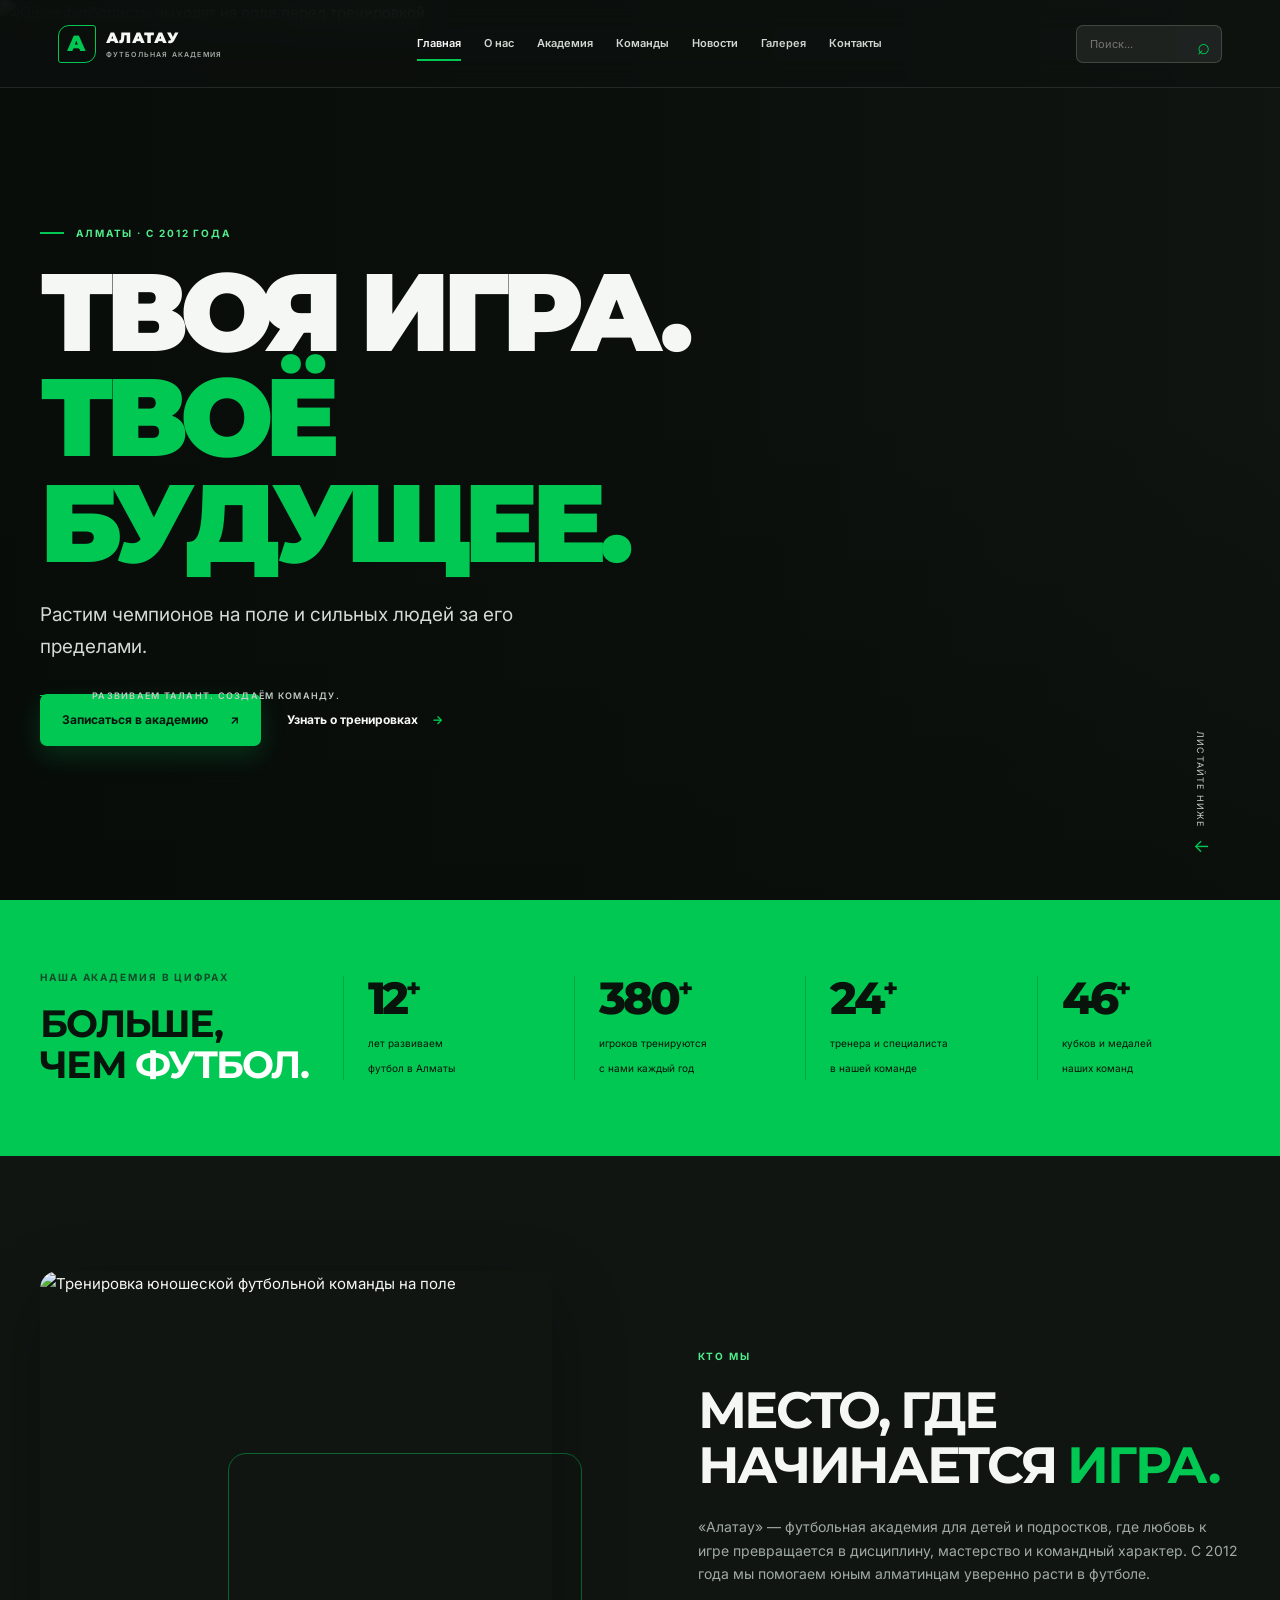
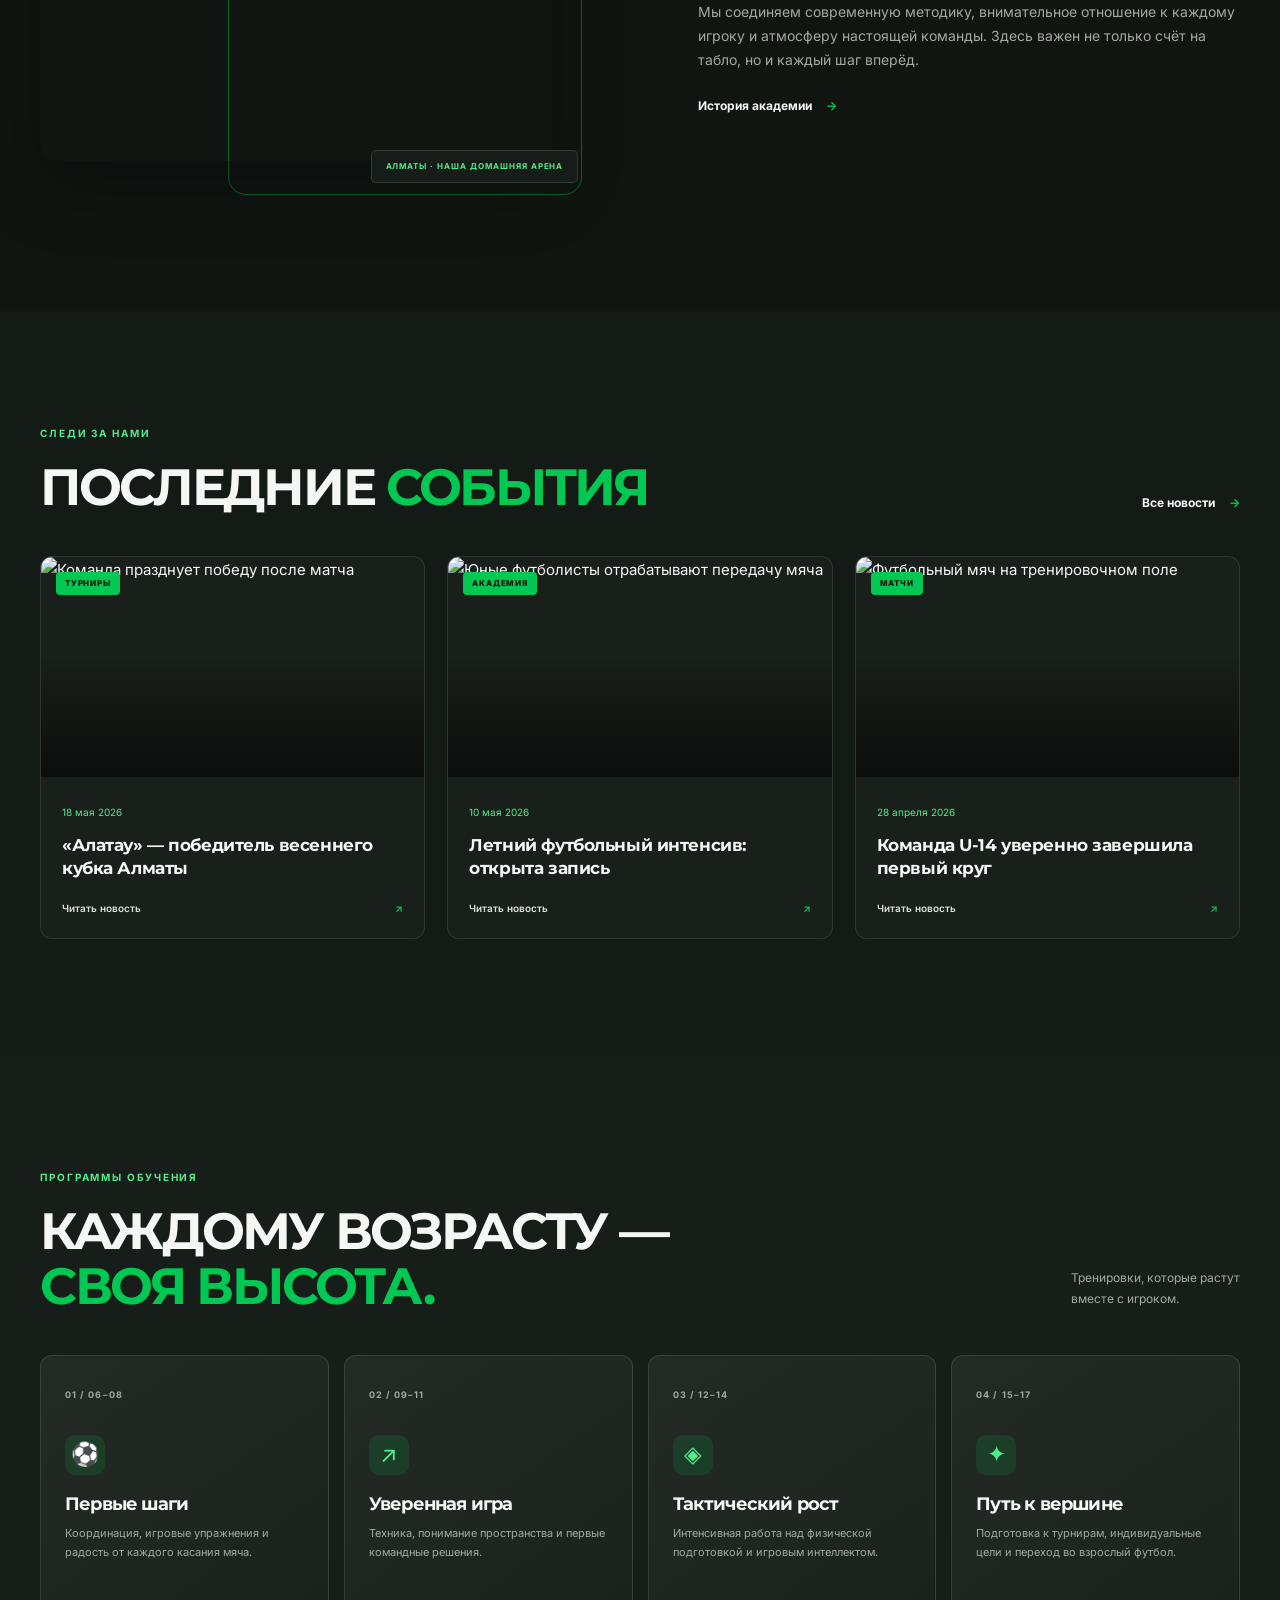
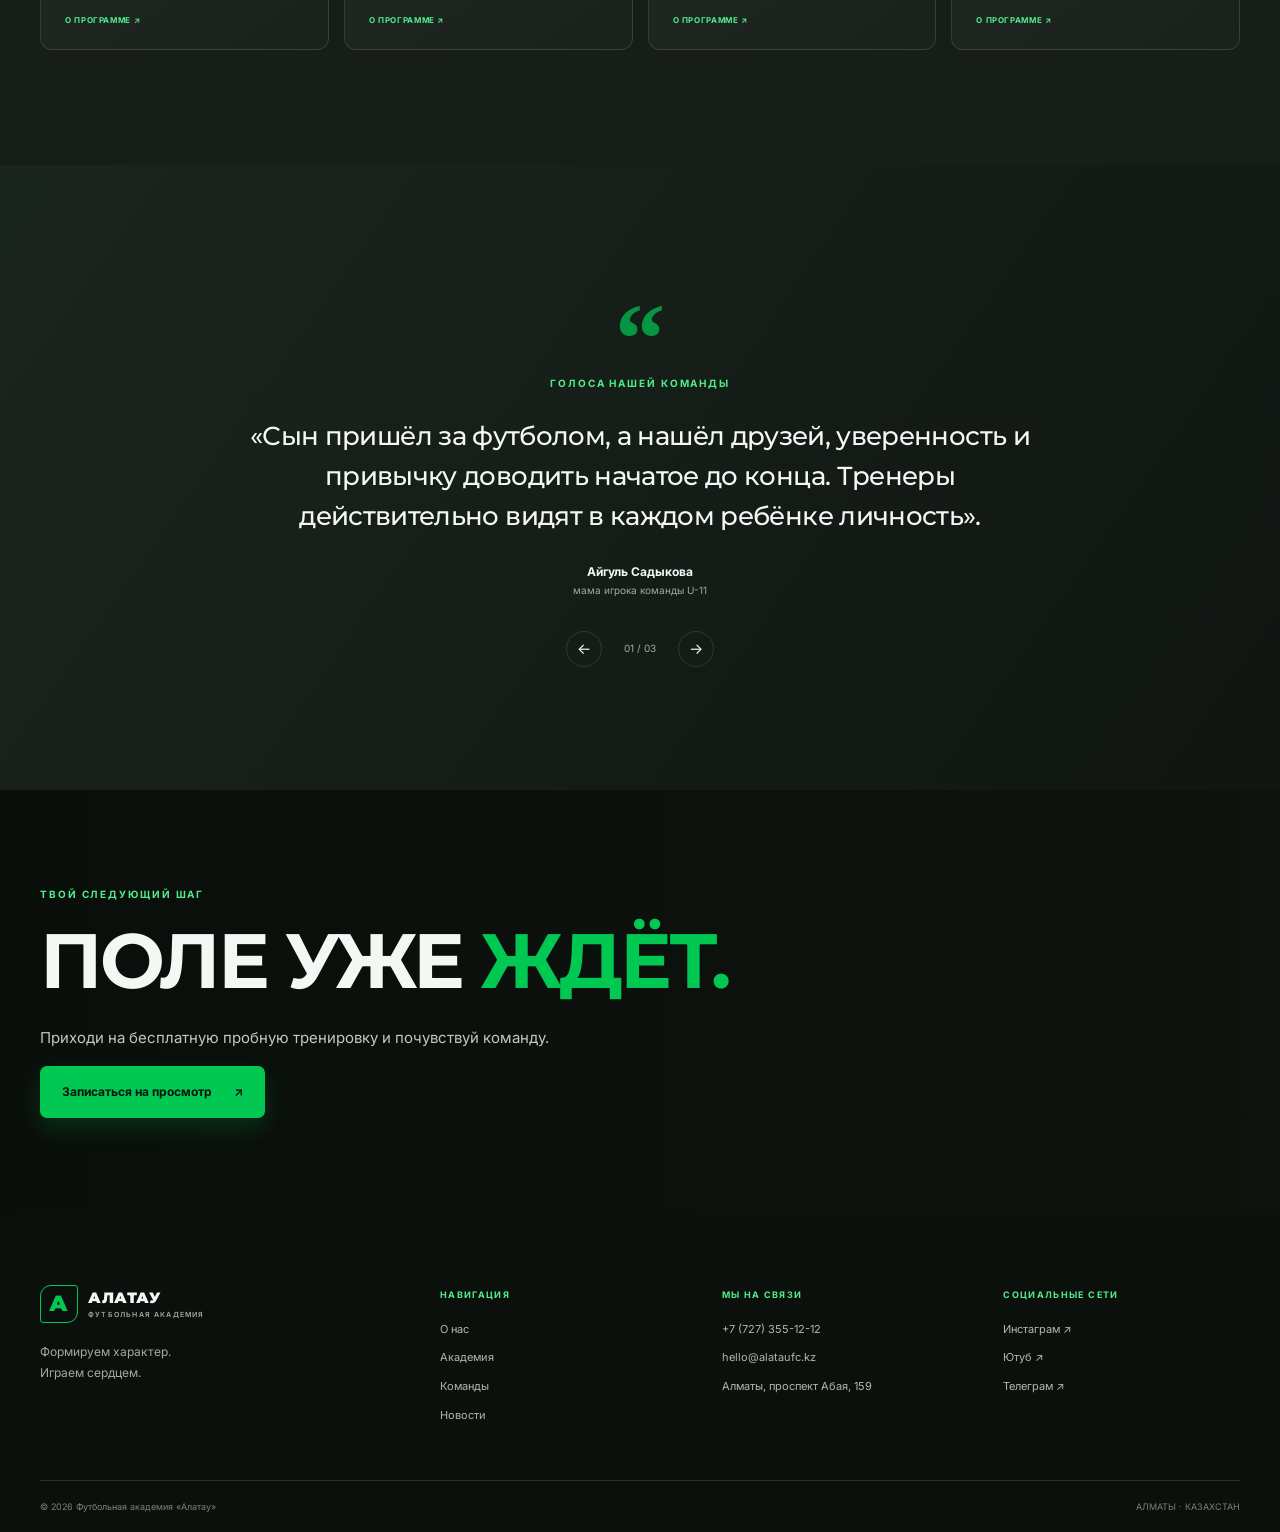
==== Football-Site/index.html @ 30b0cd0f "Add files via upload" ====
<!doctype html>
<html lang="ru">
<head>
  <meta charset="utf-8">
  <meta name="viewport" content="width=device-width, initial-scale=1">
  <meta name="description" content="Футбольная академия «Алатау» в Алматы — профессиональные тренировки, команды и развитие юных футболистов.">
  <meta name="theme-color" content="#101512">
  <title>Футбольная академия «Алатау» — Алматы</title>
  <link rel="preconnect" href="https://fonts.googleapis.com">
  <link rel="preconnect" href="https://fonts.gstatic.com" crossorigin>
  <link href="https://fonts.googleapis.com/css2?family=Inter:wght@400;500;600;700&family=Montserrat:wght@500;600;700;800;900&display=swap" rel="stylesheet">
  <link rel="stylesheet" href="css/style.css">
</head>
<body>
  <div class="page-loader" aria-label="Загрузка страницы"><span class="loader-ball">●</span></div>
  <header class="site-header">
    <a class="brand" href="index.html" aria-label="Алатау — главная"><span class="brand-mark">А</span><span>АЛАТАУ<small>ФУТБОЛЬНАЯ АКАДЕМИЯ</small></span></a>
    <button class="menu-toggle" aria-label="Открыть меню" aria-expanded="false"><span></span><span></span><span></span></button>
    <nav class="main-nav" aria-label="Главная навигация">
      <a class="active" href="index.html">Главная</a><a href="about.html">О нас</a><a href="academy.html">Академия</a><a href="teams.html">Команды</a><a href="news.html">Новости</a><a href="gallery.html">Галерея</a><a href="contacts.html">Контакты</a>
    </nav>
    <div class="header-search"><label class="sr-only" for="site-search">Поиск по сайту</label><input id="site-search" type="search" placeholder="Поиск..." autocomplete="off"><span aria-hidden="true">⌕</span><div class="search-results" id="search-results" role="listbox"></div></div>
  </header>
  <main>
    <section class="hero">
      <img class="hero-image" src="https://images.unsplash.com/photo-1431324155629-1a6deb1dec8d?auto=format&fit=crop&w=2200&q=85" alt="Юные футболисты выходят на поле перед тренировкой">
      <div class="hero-shade"></div>
      <div class="hero-content container">
        <p class="eyebrow"><span></span> АЛМАТЫ · С 2012 ГОДА</p>
        <h1>ТВОЯ ИГРА.<br><em>ТВОЁ БУДУЩЕЕ.</em></h1>
        <p class="hero-lead">Растим чемпионов на поле и сильных людей за его пределами.</p>
        <div class="hero-actions"><a class="button button-green" href="contacts.html#request">Записаться в академию <span>↗</span></a><a class="text-link" href="academy.html">Узнать о тренировках <span>→</span></a></div>
        <div class="hero-caption"><span class="caption-line"></span><span>РАЗВИВАЕМ ТАЛАНТ. СОЗДАЁМ КОМАНДУ.</span></div>
      </div>
      <div class="hero-scroll">ЛИСТАЙТЕ НИЖЕ <span>↓</span></div>
    </section>

    <section class="stats-section section-pad">
      <div class="container stats-grid">
        <div class="stats-intro"><p class="eyebrow">НАША АКАДЕМИЯ В ЦИФРАХ</p><h2>БОЛЬШЕ,<br>ЧЕМ <em>ФУТБОЛ.</em></h2></div>
        <div class="stat"><strong data-count="12">0</strong><span>лет развиваем<br>футбол в Алматы</span></div>
        <div class="stat"><strong data-count="380">0</strong><span>игроков тренируются<br>с нами каждый год</span></div>
        <div class="stat"><strong data-count="24">0</strong><span>тренера и специалиста<br>в нашей команде</span></div>
        <div class="stat"><strong data-count="46">0</strong><span>кубков и медалей<br>наших команд</span></div>
      </div>
    </section>

    <section class="section-pad about-preview">
      <div class="container split-layout">
        <div class="image-stack reveal"><img class="rounded-image" src="https://images.unsplash.com/photo-1522778119026-d647f0596c20?auto=format&fit=crop&w=1000&q=85" alt="Тренировка юношеской футбольной команды на поле" loading="lazy"><span class="image-label">АЛМАТЫ · НАША ДОМАШНЯЯ АРЕНА</span></div>
        <div class="copy-block reveal"><p class="eyebrow">КТО МЫ</p><h2>МЕСТО, ГДЕ<br>НАЧИНАЕТСЯ <em>ИГРА.</em></h2><p>«Алатау» — футбольная академия для детей и подростков, где любовь к игре превращается в дисциплину, мастерство и командный характер. С 2012 года мы помогаем юным алматинцам уверенно расти в футболе.</p><p>Мы соединяем современную методику, внимательное отношение к каждому игроку и атмосферу настоящей команды. Здесь важен не только счёт на табло, но и каждый шаг вперёд.</p><a class="text-link" href="about.html">История академии <span>→</span></a></div>
      </div>
    </section>

    <section class="section-pad dark-panel">
      <div class="container">
        <div class="section-heading reveal"><div><p class="eyebrow">СЛЕДИ ЗА НАМИ</p><h2>ПОСЛЕДНИЕ <em>СОБЫТИЯ</em></h2></div><a class="text-link" href="news.html">Все новости <span>→</span></a></div>
        <div class="news-grid">
          <article class="news-card reveal"><a href="news.html#final"><div class="news-photo"><img src="https://images.unsplash.com/photo-1522778119026-d647f0596c20?auto=format&fit=crop&w=850&q=80" alt="Команда празднует победу после матча" loading="lazy"><span class="tag">ТУРНИРЫ</span></div><div class="news-body"><time datetime="2026-05-18">18 мая 2026</time><h3>«Алатау» — победитель весеннего кубка Алматы</h3><span class="read-more">Читать новость <b>↗</b></span></div></a></article>
          <article class="news-card reveal"><a href="news.html#camp"><div class="news-photo"><img src="https://images.unsplash.com/photo-1517466787929-bc90951d0974?auto=format&fit=crop&w=850&q=80" alt="Юные футболисты отрабатывают передачу мяча" loading="lazy"><span class="tag">АКАДЕМИЯ</span></div><div class="news-body"><time datetime="2026-05-10">10 мая 2026</time><h3>Летний футбольный интенсив: открыта запись</h3><span class="read-more">Читать новость <b>↗</b></span></div></a></article>
          <article class="news-card reveal"><a href="news.html#match"><div class="news-photo"><img src="https://images.unsplash.com/photo-1518604666860-9ed391f76460?auto=format&fit=crop&w=850&q=80" alt="Футбольный мяч на тренировочном поле" loading="lazy"><span class="tag">МАТЧИ</span></div><div class="news-body"><time datetime="2026-04-28">28 апреля 2026</time><h3>Команда U-14 уверенно завершила первый круг</h3><span class="read-more">Читать новость <b>↗</b></span></div></a></article>
        </div>
      </div>
    </section>

    <section class="section-pad programs-section">
      <div class="container"><div class="section-heading reveal"><div><p class="eyebrow">ПРОГРАММЫ ОБУЧЕНИЯ</p><h2>КАЖДОМУ ВОЗРАСТУ —<br><em>СВОЯ ВЫСОТА.</em></h2></div><p class="heading-note">Тренировки, которые растут<br>вместе с игроком.</p></div>
        <div class="program-grid">
          <a class="program-card reveal" href="academy.html#age-6"><span class="program-number">01 / 06–08</span><span class="program-icon">⚽</span><h3>Первые шаги</h3><p>Координация, игровые упражнения и радость от каждого касания мяча.</p><b>О ПРОГРАММЕ ↗</b></a>
          <a class="program-card reveal" href="academy.html#age-9"><span class="program-number">02 / 09–11</span><span class="program-icon">↗</span><h3>Уверенная игра</h3><p>Техника, понимание пространства и первые командные решения.</p><b>О ПРОГРАММЕ ↗</b></a>
          <a class="program-card reveal" href="academy.html#age-12"><span class="program-number">03 / 12–14</span><span class="program-icon">◈</span><h3>Тактический рост</h3><p>Интенсивная работа над физической подготовкой и игровым интеллектом.</p><b>О ПРОГРАММЕ ↗</b></a>
          <a class="program-card reveal" href="academy.html#age-15"><span class="program-number">04 / 15–17</span><span class="program-icon">✦</span><h3>Путь к вершине</h3><p>Подготовка к турнирам, индивидуальные цели и переход во взрослый футбол.</p><b>О ПРОГРАММЕ ↗</b></a>
        </div>
      </div>
    </section>

    <section class="testimonial-section section-pad">
      <div class="container testimonial-wrap reveal"><div class="quote-mark">“</div><p class="eyebrow">ГОЛОСА НАШЕЙ КОМАНДЫ</p><div class="testimonial-track">
        <blockquote class="testimonial active"><p>«Сын пришёл за футболом, а нашёл друзей, уверенность и привычку доводить начатое до конца. Тренеры действительно видят в каждом ребёнке личность».</p><footer><strong>Айгуль Садыкова</strong><span>мама игрока команды U-11</span></footer></blockquote>
        <blockquote class="testimonial"><p>«Здесь учат думать на поле и уважать команду. За сезон я стал быстрее принимать решения и перестал бояться сложных матчей».</p><footer><strong>Данияр Касымов</strong><span>игрок команды U-14</span></footer></blockquote>
        <blockquote class="testimonial"><p>«Мне нравится, что тренировки разнообразные, а после каждой понятно, чему я научился. Моя мечта — играть за основную команду академии».</p><footer><strong>Тимур Алиев</strong><span>игрок команды U-9</span></footer></blockquote>
      </div><div class="slider-controls"><button class="slider-prev" aria-label="Предыдущий отзыв">←</button><span class="slider-count">01 / 03</span><button class="slider-next" aria-label="Следующий отзыв">→</button></div></div></section>

    <section class="cta-section"><div class="cta-image"></div><div class="container cta-content reveal"><p class="eyebrow">ТВОЙ СЛЕДУЮЩИЙ ШАГ</p><h2>ПОЛЕ УЖЕ <em>ЖДЁТ.</em></h2><p>Приходи на бесплатную пробную тренировку и почувствуй команду.</p><a class="button button-green" href="contacts.html#request">Записаться на просмотр <span>↗</span></a></div></section>
  </main>
  <footer class="site-footer"><div class="container footer-main"><div class="footer-brand"><a class="brand" href="index.html"><span class="brand-mark">А</span><span>АЛАТАУ<small>ФУТБОЛЬНАЯ АКАДЕМИЯ</small></span></a><p>Формируем характер.<br>Играем сердцем.</p></div><div class="footer-column"><h3>НАВИГАЦИЯ</h3><a href="about.html">О нас</a><a href="academy.html">Академия</a><a href="teams.html">Команды</a><a href="news.html">Новости</a></div><div class="footer-column"><h3>МЫ НА СВЯЗИ</h3><a href="tel:+77273551212">+7 (727) 355-12-12</a><a href="mailto:hello@alataufc.kz">hello@alataufc.kz</a><span>Алматы, проспект Абая, 159</span></div><div class="footer-column"><h3>СОЦИАЛЬНЫЕ СЕТИ</h3><a href="https://instagram.com" target="_blank" rel="noreferrer">Инстаграм ↗</a><a href="https://youtube.com" target="_blank" rel="noreferrer">Ютуб ↗</a><a href="https://t.me" target="_blank" rel="noreferrer">Телеграм ↗</a></div></div><div class="container footer-bottom"><span>© 2026 Футбольная академия «Алатау»</span><span>АЛМАТЫ · КАЗАХСТАН</span></div></footer>
  <button class="scroll-top" aria-label="Наверх">↑</button>
  <script src="js/search.js"></script><script src="js/main.js"></script>
</body>
</html>
---- Football-Site/css/style.css ----
/* Основа визуального языка академии */
:root {
  color-scheme: dark;
  --bg: #101512;
  --bg-soft: #171e19;
  --surface: #1b241e;
  --surface-glass: rgba(25, 34, 28, .76);
  --green: #00c853;
  --green-light: #50ed8c;
  --white: #f5f7f5;
  --muted: #a0aaa3;
  --line: rgba(255, 255, 255, .12);
  --space-section: clamp(76px, 9vw, 132px);
  --radius: 18px;
  --shadow: 0 24px 70px rgba(0, 0, 0, .3);
}

* { box-sizing: border-box; }
html { scroll-behavior: smooth; scroll-padding-top: 92px; }
body { margin: 0; background: var(--bg); color: var(--white); font-family: "Inter", sans-serif; font-size: 15px; line-height: 1.7; overflow-x: hidden; }
body.menu-open, body.lightbox-open { overflow: hidden; }
a { color: inherit; text-decoration: none; }
button, input, select, textarea { font: inherit; }
button { color: inherit; }
img { display: block; max-width: 100%; }
h1, h2, h3, p { margin-top: 0; }
h1, h2, h3 { font-family: "Montserrat", sans-serif; letter-spacing: -.045em; line-height: 1.08; }
h2 { font-size: clamp(2rem, 4vw, 3.7rem); margin-bottom: 22px; }
h2 em, h1 em { color: var(--green); font-style: normal; }
.container { width: min(1200px, calc(100% - 48px)); margin: 0 auto; }
.section-pad { padding: var(--space-section) 0; }
.dark-panel { background: #141a16; }
.sr-only { position: absolute; width: 1px; height: 1px; padding: 0; margin: -1px; overflow: hidden; clip: rect(0,0,0,0); white-space: nowrap; border: 0; }
.eyebrow { color: var(--green-light); font-size: 10px; font-weight: 700; letter-spacing: .19em; line-height: 1.5; margin-bottom: 18px; text-transform: uppercase; }
.eyebrow > span { display: inline-block; width: 24px; height: 2px; margin: 0 8px 3px 0; background: var(--green); }

.page-loader { position: fixed; z-index: 1000; inset: 0; display: grid; place-items: center; background: var(--bg); transition: opacity .55s ease, visibility .55s ease; }
.page-loader.is-hidden { opacity: 0; visibility: hidden; }
.loader-ball { display: grid; place-items: center; width: 54px; height: 54px; border: 2px solid rgba(0,200,83,.25); border-top-color: var(--green); border-radius: 50%; color: var(--green); animation: spin 1s linear infinite; }
@keyframes spin { to { transform: rotate(360deg); } }

.site-header { position: absolute; z-index: 50; inset: 0 0 auto; height: 88px; display: flex; align-items: center; justify-content: space-between; gap: 24px; padding: 0 clamp(20px, 4.5vw, 72px); border-bottom: 1px solid rgba(255,255,255,.1); background: rgba(13, 18, 15, .55); backdrop-filter: blur(16px); }
.site-header.is-sticky { position: fixed; height: 74px; background: rgba(15, 21, 17, .94); box-shadow: 0 10px 32px rgba(0,0,0,.2); animation: slide-down .25s ease; }
@keyframes slide-down { from { transform: translateY(-100%); } to { transform: translateY(0); } }
.brand { flex: 0 0 auto; display: inline-flex; align-items: center; gap: 10px; font-family: "Montserrat", sans-serif; font-size: 15px; font-weight: 900; line-height: 1; letter-spacing: .04em; }
.brand small { display: block; margin-top: 6px; color: var(--muted); font: 600 7px/1 "Inter", sans-serif; letter-spacing: .17em; }
.brand-mark { display: grid; place-items: center; width: 38px; height: 38px; border: 1px solid var(--green); border-radius: 11px 3px 11px 3px; color: var(--green); font-size: 22px; }
.main-nav { display: flex; align-items: center; justify-content: center; gap: clamp(13px, 1.8vw, 28px); }
.main-nav a { position: relative; padding: 8px 0; color: #d1d6d2; font-size: 11px; font-weight: 600; transition: color .2s ease; }
.main-nav a::after { position: absolute; right: 0; bottom: 0; left: 0; height: 2px; background: var(--green); content: ""; transform: scaleX(0); transform-origin: left; transition: transform .2s ease; }
.main-nav a:hover, .main-nav a.active { color: var(--white); }
.main-nav a:hover::after, .main-nav a.active::after { transform: scaleX(1); }
.header-search { position: relative; flex: 0 0 146px; }
.header-search input { width: 100%; height: 38px; padding: 0 34px 0 13px; border: 1px solid rgba(255,255,255,.16); border-radius: 7px; outline: none; background: rgba(255,255,255,.07); color: var(--white); font-size: 11px; }
.header-search input:focus { border-color: var(--green); }
.header-search > span { position: absolute; top: 3px; right: 12px; color: var(--green); font-size: 22px; }
.search-results { position: absolute; top: calc(100% + 10px); right: 0; z-index: 90; display: none; width: min(360px, 84vw); max-height: 360px; overflow: auto; padding: 7px; border: 1px solid var(--line); border-radius: 12px; background: rgba(20,27,22,.98); box-shadow: var(--shadow); backdrop-filter: blur(16px); }
.search-results.is-open { display: block; }
.search-result { display: block; padding: 11px 12px; border-radius: 7px; color: var(--white); font-size: 12px; }
.search-result:hover, .search-result:focus { outline: none; background: rgba(0,200,83,.13); }
.search-result small { display: block; margin-top: 3px; color: var(--muted); font-size: 10px; }
.search-result mark { padding: 0; background: transparent; color: var(--green-light); font-weight: 700; }
.search-empty { padding: 13px; color: var(--muted); font-size: 12px; }
.menu-toggle { display: none; }

.hero { position: relative; display: flex; align-items: center; min-height: min(840px, 100svh); min-height: max(680px, 100svh); overflow: hidden; }
.hero-image, .page-hero > img { position: absolute; inset: 0; width: 100%; height: 100%; object-fit: cover; }
.hero-image { object-position: center 42%; }
.hero-shade { position: absolute; inset: 0; background: linear-gradient(90deg, rgba(7,12,9,.91) 0%, rgba(7,12,9,.63) 48%, rgba(7,12,9,.08) 100%), linear-gradient(0deg, rgba(8,12,9,.55), transparent 55%); }
.hero-content { position: relative; z-index: 1; padding-top: 72px; }
.hero h1 { max-width: 900px; margin: 0 0 23px; font-size: clamp(3.2rem, 8.6vw, 7.7rem); font-weight: 900; letter-spacing: -.07em; line-height: .96; }
.hero-lead { max-width: 490px; margin-bottom: 31px; color: #d4d9d5; font-size: clamp(15px, 1.6vw, 19px); }
.hero-actions { display: flex; align-items: center; flex-wrap: wrap; gap: 26px; }
.button { display: inline-flex; align-items: center; justify-content: center; gap: 22px; min-height: 52px; padding: 0 21px; border: 1px solid transparent; border-radius: 7px; font-size: 12px; font-weight: 700; transition: transform .22s ease, background .22s ease, border-color .22s ease, box-shadow .22s ease; cursor: pointer; }
.button:hover { transform: translateY(-3px); }
.button-green { background: var(--green); color: #07140c; box-shadow: 0 10px 25px rgba(0,200,83,.18); }
.button-green:hover { background: #36e978; box-shadow: 0 14px 35px rgba(0,200,83,.3); }
.button-outline { border-color: rgba(255,255,255,.23); color: var(--white); background: transparent; }
.button-outline:hover { border-color: var(--green); }
.text-link { display: inline-flex; align-items: center; gap: 14px; color: var(--white); font-size: 12px; font-weight: 700; }
.text-link span, .read-more b { color: var(--green); transition: transform .2s ease; }
.text-link:hover span, .news-card a:hover .read-more b { transform: translateX(4px); }
.hero-caption { position: absolute; bottom: 43px; display: flex; align-items: center; gap: 12px; color: #c3cbc5; font-size: 9px; font-weight: 600; letter-spacing: .14em; }
.caption-line { width: 40px; height: 1px; background: var(--green); }
.hero-scroll { position: absolute; right: 5%; bottom: 45px; display: flex; align-items: center; gap: 12px; color: #c3cbc5; font-size: 9px; letter-spacing: .13em; writing-mode: vertical-rl; }
.hero-scroll span { color: var(--green); font-size: 18px; }

.stats-section { padding-top: 70px; padding-bottom: 70px; background: var(--green); color: #08130b; }
.stats-grid { display: grid; grid-template-columns: 1.35fr repeat(4, 1fr); align-items: center; gap: 28px; }
.stats-intro .eyebrow { color: #134a29; }
.stats-intro h2 { margin: 0; font-size: clamp(1.7rem, 3vw, 2.7rem); }
.stats-intro h2 em { color: #fff; }
.stat { padding-left: 24px; border-left: 1px solid rgba(8,19,11,.2); }
.stat strong { display: block; margin-bottom: 8px; font: 800 clamp(2rem, 3.5vw, 3.2rem)/1 "Montserrat", sans-serif; letter-spacing: -.07em; }
.stat strong::after { content: "+"; font-size: .55em; vertical-align: top; }
.stat span { font-size: 10px; line-height: 1.5; }

.split-layout { display: grid; grid-template-columns: 1fr 1fr; align-items: center; gap: clamp(48px, 9vw, 130px); }
.image-stack { position: relative; padding: 0 30px 34px 0; }
.rounded-image { width: 100%; height: 490px; border-radius: var(--radius); object-fit: cover; box-shadow: var(--shadow); }
.image-stack::after { position: absolute; z-index: -1; right: 0; bottom: 0; width: 65%; height: 65%; border: 1px solid rgba(0,200,83,.45); border-radius: var(--radius); content: ""; }
.image-label { position: absolute; right: 4px; bottom: 12px; padding: 9px 14px; border: 1px solid var(--line); border-radius: 5px; background: var(--surface-glass); color: var(--green-light); font-size: 8px; font-weight: 700; letter-spacing: .12em; backdrop-filter: blur(10px); }
.copy-block > p:not(.eyebrow) { color: var(--muted); font-size: 14px; }
.copy-block .text-link { margin-top: 10px; }
.section-heading { display: flex; align-items: end; justify-content: space-between; gap: 30px; margin-bottom: 42px; }
.section-heading h2 { margin: 0; }
.heading-note { margin: 0 0 4px; color: var(--muted); font-size: 12px; }

.news-grid { display: grid; grid-template-columns: repeat(3, 1fr); gap: 22px; }
.news-card { min-width: 0; overflow: hidden; border: 1px solid rgba(255,255,255,.1); border-radius: 12px; background: rgba(255,255,255,.025); transition: transform .28s ease, border-color .28s ease, box-shadow .28s ease; }
.news-card:hover { transform: translateY(-7px); border-color: rgba(0,200,83,.5); box-shadow: var(--shadow); }
.news-photo { position: relative; height: 220px; overflow: hidden; }
.news-photo::after { position: absolute; inset: 45% 0 0; background: linear-gradient(transparent, rgba(0,0,0,.55)); content: ""; }
.news-photo img { width: 100%; height: 100%; object-fit: cover; transition: transform .5s ease; }
.news-card:hover .news-photo img { transform: scale(1.05); }
.tag { position: absolute; z-index: 1; top: 15px; left: 15px; padding: 5px 9px; border-radius: 4px; background: var(--green); color: #07140c; font-size: 8px; font-weight: 800; letter-spacing: .1em; }
.news-body { padding: 21px; }
.news-body time { color: var(--green-light); font-size: 10px; }
.news-body h3 { min-height: 48px; margin: 11px 0 12px; font-size: 17px; line-height: 1.35; letter-spacing: -.025em; }
.news-body p { color: var(--muted); font-size: 12px; }
.read-more { display: flex; justify-content: space-between; align-items: center; margin-top: 18px; color: #dce1dc; font-size: 10px; font-weight: 600; }

.programs-section { background: var(--bg-soft); }
.program-grid { display: grid; grid-template-columns: repeat(4, 1fr); gap: 15px; }
.program-card { position: relative; min-height: 295px; padding: 24px; border: 1px solid var(--line); border-radius: 12px; background: linear-gradient(145deg, rgba(255,255,255,.06), rgba(255,255,255,.015)); transition: transform .25s ease, border-color .25s ease, background .25s ease; }
.program-card:hover { transform: translateY(-5px); border-color: var(--green); background: linear-gradient(145deg, rgba(0,200,83,.14), rgba(255,255,255,.02)); }
.program-number { color: var(--muted); font-size: 9px; font-weight: 700; letter-spacing: .12em; }
.program-icon { display: grid; place-items: center; width: 40px; height: 40px; margin: 29px 0 20px; border-radius: 10px; background: rgba(0,200,83,.14); color: var(--green-light); font-size: 23px; }
.program-card h3 { margin-bottom: 10px; font-size: 18px; }
.program-card p { color: var(--muted); font-size: 11px; }
.program-card b { position: absolute; bottom: 22px; color: var(--green-light); font-size: 8px; letter-spacing: .08em; }

.testimonial-section { background: linear-gradient(125deg, #1a251d, #101512); }
.testimonial-wrap { position: relative; max-width: 810px; padding: 20px 0 8px; text-align: center; }
.quote-mark { color: var(--green); font: 900 100px/.75 Georgia, serif; opacity: .7; }
.testimonial { display: none; margin: 0 auto; }
.testimonial.active { display: block; animation: fade-in .35s ease; }
.testimonial > p { margin: 25px 0; font: 500 clamp(18px, 2.5vw, 26px)/1.55 "Montserrat", sans-serif; letter-spacing: -.025em; }
.testimonial footer strong, .testimonial footer span { display: block; }
.testimonial footer strong { font-size: 12px; }
.testimonial footer span { color: var(--muted); font-size: 10px; }
.slider-controls { display: flex; justify-content: center; align-items: center; gap: 22px; margin-top: 32px; }
.slider-controls button { display: grid; place-items: center; width: 36px; height: 36px; border: 1px solid var(--line); border-radius: 50%; background: transparent; cursor: pointer; }
.slider-controls button:hover { border-color: var(--green); color: var(--green); }
.slider-count { color: var(--muted); font-size: 10px; }
@keyframes fade-in { from { opacity: 0; transform: translateY(8px); } to { opacity: 1; transform: translateY(0); } }

.cta-section { position: relative; min-height: 425px; display: flex; align-items: center; overflow: hidden; }
.cta-image { position: absolute; inset: 0; background: linear-gradient(90deg, rgba(9,14,10,.94), rgba(9,14,10,.62) 55%, rgba(9,14,10,.35)), url("https://images.unsplash.com/photo-1431324155629-1a6deb1dec8d?auto=format&fit=crop&w=2000&q=85") center 48%/cover; }
.cta-content { position: relative; padding-top: 72px; padding-bottom: 72px; }
.cta-content h2 { font-size: clamp(2.6rem, 6vw, 5rem); }
.cta-content > p:not(.eyebrow) { color: #c0c9c2; }

.site-footer { padding: 70px 0 0; background: #0c100d; }
.footer-main { display: grid; grid-template-columns: 1.5fr repeat(3, 1fr); gap: 45px; padding-bottom: 55px; }
.footer-brand > p { margin: 19px 0 0; color: var(--muted); font-size: 12px; }
.footer-column { display: flex; flex-direction: column; align-items: flex-start; gap: 10px; }
.footer-column h3 { margin: 4px 0 9px; color: var(--green-light); font: 700 9px/1.3 "Inter", sans-serif; letter-spacing: .15em; }
.footer-column a, .footer-column span { color: #aeb8b0; font-size: 11px; transition: color .2s; }
.footer-column a:hover { color: var(--green-light); }
.footer-bottom { display: flex; justify-content: space-between; gap: 15px; padding: 18px 0; border-top: 1px solid var(--line); color: #77827a; font-size: 9px; }
.scroll-top { position: fixed; z-index: 40; right: 24px; bottom: 24px; display: grid; place-items: center; width: 44px; height: 44px; border: 1px solid rgba(0,200,83,.6); border-radius: 50%; background: rgba(20,27,22,.9); color: var(--green-light); font-size: 20px; opacity: 0; visibility: hidden; transform: translateY(10px); transition: .2s ease; cursor: pointer; }
.scroll-top.is-visible { opacity: 1; visibility: visible; transform: translateY(0); }

.page-hero { position: relative; min-height: 470px; display: flex; align-items: end; overflow: hidden; }
.page-hero > img { object-position: center 43%; }
.page-hero-shade { position: absolute; inset: 0; background: linear-gradient(90deg, rgba(7,12,9,.88), rgba(7,12,9,.3)), linear-gradient(0deg, rgba(7,12,9,.8), transparent 75%); }
.page-hero-content { position: relative; padding-top: 170px; padding-bottom: 48px; }
.page-hero h1 { margin: 0 0 14px; font-size: clamp(2.8rem, 7vw, 6rem); font-weight: 900; letter-spacing: -.07em; line-height: .99; }
.page-hero-content > p:not(.eyebrow) { margin: 0; color: #d0d7d1; font-size: 14px; }
.breadcrumbs { display: flex; align-items: center; gap: 10px; margin-top: 22px; color: #b6c0b9; font-size: 10px; }
.breadcrumbs a { color: var(--green-light); }

.values-grid { display: grid; grid-template-columns: repeat(4, 1fr); gap: 15px; }
.value-card { min-height: 198px; padding: 24px; border: 1px solid var(--line); border-radius: 11px; background: rgba(255,255,255,.025); }
.value-card > span { color: var(--green-light); font-size: 10px; font-weight: 700; }
.value-card h3 { margin: 26px 0 8px; font-size: 18px; }
.value-card p { margin: 0; color: var(--muted); font-size: 11px; }
.timeline { position: relative; max-width: 850px; margin: 0 auto; }
.timeline::before { position: absolute; top: 5px; bottom: 5px; left: 87px; width: 1px; background: var(--line); content: ""; }
.timeline-item { position: relative; display: grid; grid-template-columns: 72px 1fr; gap: 44px; padding-bottom: 35px; }
.timeline-item::before { position: absolute; top: 9px; left: 82px; width: 11px; height: 11px; border: 2px solid var(--green); border-radius: 50%; background: var(--bg); content: ""; }
.timeline-item > span { color: var(--green-light); font: 700 14px "Montserrat", sans-serif; }
.timeline-item h3 { margin-bottom: 7px; font-size: 17px; }
.timeline-item p { margin: 0; color: var(--muted); font-size: 12px; }
.event-list { border-top: 1px solid var(--line); }
.event-row { display: grid; grid-template-columns: 58px 1fr auto; align-items: center; gap: 22px; padding: 21px 0; border-bottom: 1px solid var(--line); }
.event-date { display: grid; place-items: center; width: 52px; height: 58px; border: 1px solid rgba(0,200,83,.35); border-radius: 8px; background: rgba(0,200,83,.08); }
.event-date b { color: var(--green-light); font: 800 21px/1 "Montserrat", sans-serif; }
.event-date span { color: #c4cdc6; font-size: 8px; font-weight: 700; letter-spacing: .1em; }
.event-row .eyebrow { margin-bottom: 5px; font-size: 8px; }
.event-row h3 { margin: 0 0 4px; font-size: 16px; }
.event-row p { margin: 0; color: var(--muted); font-size: 10px; }
.event-result { color: var(--green-light); font-size: 8px; font-weight: 700; letter-spacing: .1em; }
.event-row > .text-link { white-space: nowrap; font-size: 10px; }
.coach-grid { display: grid; grid-template-columns: repeat(3, 1fr); gap: 20px; }
.coach-card { overflow: hidden; border: 1px solid var(--line); border-radius: 12px; background: var(--bg); }
.coach-card img { width: 100%; height: 310px; object-fit: cover; object-position: center 25%; filter: saturate(.8); transition: filter .3s ease, transform .4s ease; }
.coach-card:hover img { filter: saturate(1); transform: scale(1.03); }
.coach-card > div { position: relative; padding: 21px; }
.coach-card > div > span { color: var(--green-light); font-size: 8px; font-weight: 700; letter-spacing: .12em; }
.coach-card h3 { margin: 8px 0; font-size: 19px; }
.coach-card p { margin: 0; color: var(--muted); font-size: 11px; }

.age-grid { display: grid; grid-template-columns: repeat(2, 1fr); gap: 16px; }
.age-card { min-height: 210px; padding: 28px; border: 1px solid var(--line); border-radius: 12px; background: linear-gradient(135deg, rgba(255,255,255,.045), rgba(255,255,255,.01)); scroll-margin-top: 90px; }
.age-card > span, .price-card > span { color: var(--green-light); font-size: 9px; font-weight: 700; letter-spacing: .15em; }
.age-card h3 { margin: 17px 0 9px; font-size: 22px; }
.age-card p { color: var(--muted); font-size: 12px; }
.age-card b { color: #dfe5df; font-size: 10px; }
.table-wrap { overflow-x: auto; border: 1px solid var(--line); border-radius: 10px; }
.schedule-table { width: 100%; border-collapse: collapse; min-width: 700px; text-align: left; }
.schedule-table th, .schedule-table td { padding: 17px 20px; border-bottom: 1px solid var(--line); font-size: 11px; }
.schedule-table thead th { color: var(--green-light); font-size: 9px; letter-spacing: .11em; }
.schedule-table tbody th { color: var(--white); }
.schedule-table td { color: var(--muted); }
.schedule-table tbody tr:last-child th, .schedule-table tbody tr:last-child td { border-bottom: 0; }
.check-list { display: grid; gap: 11px; padding: 0; margin: 25px 0 0; list-style: none; color: #d5ddd6; font-size: 12px; }
.check-list li::before { content: "✓"; margin-right: 11px; color: var(--green); font-weight: 800; }
.facility-grid { display: grid; grid-template-columns: repeat(2, 1fr); gap: 20px; }
.facility-card { overflow: hidden; border: 1px solid var(--line); border-radius: 12px; background: var(--bg); }
.facility-card img { width: 100%; height: 240px; object-fit: cover; }
.facility-card > div { padding: 22px; }
.facility-card h3 { margin-bottom: 8px; font-size: 18px; }
.facility-card p { margin-bottom: 9px; color: var(--muted); font-size: 11px; }
.price-grid { display: grid; grid-template-columns: repeat(3, 1fr); align-items: stretch; gap: 18px; }
.price-card { display: flex; flex-direction: column; align-items: flex-start; padding: 28px; border: 1px solid var(--line); border-radius: 12px; background: rgba(255,255,255,.025); }
.price-card.featured { border-color: var(--green); background: linear-gradient(150deg, rgba(0,200,83,.14), rgba(255,255,255,.025)); }
.price-card h3 { margin: 20px 0 11px; font-size: 21px; }
.price { margin-bottom: 13px; font: 800 29px "Montserrat", sans-serif; letter-spacing: -.06em; }
.price small { color: var(--muted); font: 500 10px "Inter", sans-serif; letter-spacing: 0; }
.price-card p { flex: 1; color: var(--muted); font-size: 11px; }
.price-card .button { width: 100%; margin-top: 15px; }
.fine-print { margin: 16px 0 0; color: var(--muted); font-size: 10px; }
.steps-grid { display: grid; grid-template-columns: repeat(4,1fr); gap: 20px; }
.step { padding-top: 17px; border-top: 1px solid var(--line); }
.step b { color: var(--green-light); font: 700 13px "Montserrat", sans-serif; }
.step h3 { margin: 20px 0 9px; font-size: 16px; }
.step p { color: var(--muted); font-size: 11px; }
.faq-layout { display: grid; grid-template-columns: .8fr 1.2fr; gap: 80px; }
.faq-list { border-top: 1px solid var(--line); }
.faq-list details { border-bottom: 1px solid var(--line); }
.faq-list summary { display: flex; justify-content: space-between; gap: 20px; padding: 19px 0; color: var(--white); font-size: 12px; font-weight: 600; cursor: pointer; list-style: none; }
.faq-list summary::-webkit-details-marker { display: none; }
.faq-list summary span { color: var(--green); font-size: 19px; transition: transform .2s ease; }
.faq-list details[open] summary span { transform: rotate(45deg); }
.faq-list details > p { max-width: 650px; margin: 0; padding: 0 30px 20px 0; color: var(--muted); font-size: 11px; }
.faq-list-wide { max-width: 850px; }

.team-grid { display: grid; grid-template-columns: repeat(2, 1fr); gap: 20px; }
.team-card { overflow: hidden; border: 1px solid var(--line); border-radius: 13px; background: #141a16; transition: border-color .25s, transform .25s; }
.team-card:hover { transform: translateY(-4px); border-color: rgba(0,200,83,.6); }
.team-photo { position: relative; height: 260px; overflow: hidden; }
.team-photo img { width: 100%; height: 100%; object-fit: cover; transition: transform .4s; }
.team-card:hover .team-photo img { transform: scale(1.04); }
.team-photo > span { position: absolute; right: 16px; bottom: 14px; padding: 7px 12px; border-radius: 5px; background: var(--green); color: #07140c; font: 800 15px "Montserrat", sans-serif; }
.team-content { padding: 23px; }
.team-content .eyebrow { margin-bottom: 9px; font-size: 8px; }
.team-content h3 { margin-bottom: 9px; font-size: 23px; }
.team-content > p:not(.eyebrow) { color: var(--muted); font-size: 11px; }
.team-meta { display: grid; grid-template-columns: 105px 1fr; gap: 10px; padding: 10px 0; border-top: 1px solid var(--line); }
.team-meta span { color: var(--muted); font-size: 8px; font-weight: 700; letter-spacing: .12em; }
.team-meta b { color: #e4e9e4; font-size: 10px; font-weight: 500; }
.team-join { display: grid; place-items: center; min-height: 500px; padding: 35px; background: linear-gradient(135deg, rgba(0,200,83,.19), rgba(18,26,21,.96)), url("https://images.unsplash.com/photo-1431324155629-1a6deb1dec8d?auto=format&fit=crop&w=1000&q=80") center/cover; }
.team-join > div { max-width: 370px; }
.team-join h3 { font-size: clamp(2rem,4vw,3rem); }
.team-join p:not(.eyebrow) { color: #d2d9d3; font-size: 12px; }
.filter-row { display: flex; flex-wrap: wrap; gap: 9px; margin: -12px 0 30px; }
.filter-button { padding: 9px 16px; border: 1px solid var(--line); border-radius: 30px; background: transparent; color: #c4cdc6; font-size: 10px; cursor: pointer; transition: .2s ease; }
.filter-button:hover, .filter-button.active { border-color: var(--green); background: rgba(0,200,83,.13); color: var(--green-light); }
.news-grid-large .news-photo { height: 235px; }
.news-grid-large .news-body h3 { min-height: auto; }
.empty-state { padding: 30px; color: var(--muted); text-align: center; }

.gallery-grid { display: grid; grid-template-columns: repeat(4, 1fr); grid-auto-rows: 220px; grid-auto-flow: dense; gap: 14px; }
.gallery-item { position: relative; display: block; width: 100%; height: 100%; overflow: hidden; padding: 0; border: 0; border-radius: 10px; background: var(--surface); text-align: left; cursor: zoom-in; }
.gallery-item::after { position: absolute; inset: 35% 0 0; background: linear-gradient(transparent, rgba(0,0,0,.7)); content: ""; }
.gallery-item img { width: 100%; height: 100%; object-fit: cover; transition: transform .45s ease, filter .3s ease; }
.gallery-item:hover img { transform: scale(1.06); filter: saturate(1.12); }
.gallery-item > span { position: absolute; z-index: 1; right: 16px; bottom: 13px; left: 16px; color: white; font-size: 11px; font-weight: 600; }
.gallery-tall { grid-row: span 2; }
.gallery-wide { grid-column: span 2; }
.lightbox { position: fixed; z-index: 200; inset: 0; display: flex; align-items: center; justify-content: center; gap: 24px; padding: 60px 5vw; background: rgba(4,7,5,.96); opacity: 0; visibility: hidden; transition: opacity .25s, visibility .25s; }
.lightbox.is-open { opacity: 1; visibility: visible; }
.lightbox figure { width: min(1000px, 78vw); height: min(76vh, 760px); margin: 0; }
.lightbox figure img { width: 100%; height: calc(100% - 35px); object-fit: contain; }
.lightbox figcaption { padding-top: 9px; color: #cbd4cd; font-size: 11px; text-align: center; }
.lightbox button { display: grid; place-items: center; width: 44px; height: 44px; border: 1px solid var(--line); border-radius: 50%; background: rgba(255,255,255,.07); color: white; font-size: 24px; cursor: pointer; }
.lightbox button:hover { border-color: var(--green); color: var(--green-light); }
.lightbox .lightbox-close { position: absolute; top: 25px; right: 30px; font-size: 30px; }

.contact-layout { display: grid; grid-template-columns: .9fr 1.1fr; align-items: start; gap: clamp(45px, 8vw, 110px); }
.contact-info > p:not(.eyebrow) { color: var(--muted); font-size: 12px; }
.contact-detail { padding: 15px 0; border-bottom: 1px solid var(--line); }
.contact-detail > span { display: block; margin-bottom: 6px; color: var(--green-light); font-size: 8px; font-weight: 700; letter-spacing: .14em; }
.contact-detail > a, .contact-detail > p { margin: 0; color: #e5e9e5; font-size: 13px; }
.contact-detail > a:hover { color: var(--green-light); }
.social-row { display: flex; gap: 9px; margin-top: 20px; }
.social-row a { display: grid; place-items: center; width: 35px; height: 35px; border: 1px solid var(--line); border-radius: 50%; color: var(--green-light); font-size: 12px; transition: .2s ease; }
.social-row a:hover { border-color: var(--green); background: rgba(0,200,83,.15); }
.contact-form { padding: clamp(24px, 4vw, 40px); border: 1px solid var(--line); border-radius: 14px; background: linear-gradient(145deg, rgba(255,255,255,.055), rgba(255,255,255,.015)); box-shadow: var(--shadow); }
.contact-form h3 { margin-bottom: 8px; font-size: 25px; }
.contact-form > p:not(.eyebrow) { color: var(--muted); font-size: 11px; }
.contact-form label:not(.consent) { display: block; margin: 17px 0 6px; color: #dfe5df; font-size: 10px; font-weight: 600; }
.contact-form label > span { color: var(--muted); font-weight: 400; }
.contact-form input:not([type="checkbox"]), .contact-form select, .contact-form textarea { width: 100%; padding: 12px 13px; border: 1px solid rgba(255,255,255,.14); border-radius: 6px; outline: none; background: rgba(0,0,0,.17); color: var(--white); font-size: 11px; }
.contact-form select { color-scheme: dark; }
.contact-form input:focus, .contact-form select:focus, .contact-form textarea:focus { border-color: var(--green); }
.contact-form input[aria-invalid="true"], .contact-form select[aria-invalid="true"] { border-color: #ff6b6b; }
.field-error { display: block; min-height: 0; color: #ff9999; font-size: 9px; }
.field-error:not(:empty) { padding-top: 4px; }
.consent { display: flex; align-items: flex-start; gap: 9px; margin: 17px 0 0; color: var(--muted); font-size: 9px; }
.consent input { accent-color: var(--green); }
.contact-form .button { width: 100%; margin-top: 16px; }
.form-status { min-height: 0; margin: 10px 0 0 !important; color: var(--green-light) !important; }
.form-status:not(:empty) { padding: 10px; border: 1px solid rgba(0,200,83,.3); border-radius: 6px; background: rgba(0,200,83,.08); }
.map-section { position: relative; height: 430px; background: #202821; }
.map-section iframe { width: 100%; height: 100%; border: 0; filter: grayscale(1) invert(.9) contrast(.9); }
.map-card { position: absolute; top: 50%; left: max(24px, calc((100% - 1200px)/2)); width: min(300px, calc(100% - 48px)); padding: 23px; border: 1px solid var(--line); border-radius: 10px; background: rgba(17,23,19,.94); box-shadow: var(--shadow); transform: translateY(-50%); }
.map-card h3 { margin: 0 0 8px; font-size: 19px; }
.map-card p:not(.eyebrow) { color: var(--muted); font-size: 11px; }
.map-card .text-link { font-size: 10px; }

.reveal { opacity: 0; transform: translateY(22px); transition: opacity .65s ease, transform .65s cubic-bezier(.2,.7,.25,1); }
.reveal.is-visible { opacity: 1; transform: translateY(0); }
.reveal:nth-child(2) { transition-delay: .08s; }
.reveal:nth-child(3) { transition-delay: .16s; }
.reveal:nth-child(4) { transition-delay: .22s; }

@media (max-width: 1120px) {
  .site-header { gap: 16px; padding-inline: 24px; }
  .main-nav { gap: 13px; }
  .main-nav a { font-size: 10px; }
  .header-search { flex-basis: 118px; }
  .stats-grid { grid-template-columns: repeat(4, 1fr); }
  .stats-intro { grid-column: 1 / -1; }
}
@media (max-width: 850px) {
  .site-header, .site-header.is-sticky { position: fixed; height: 72px; padding-inline: 20px; backdrop-filter: none; -webkit-backdrop-filter: none; }
  .menu-toggle { z-index: 3; display: flex; flex-direction: column; justify-content: center; gap: 5px; width: 40px; height: 40px; padding: 9px; border: 1px solid var(--line); border-radius: 7px; background: rgba(255,255,255,.05); cursor: pointer; }
  .menu-toggle span { display: block; width: 100%; height: 2px; background: var(--white); transition: transform .2s, opacity .2s; }
  .menu-toggle[aria-expanded="true"] span:first-child { transform: translateY(7px) rotate(45deg); }
  .menu-toggle[aria-expanded="true"] span:nth-child(2) { opacity: 0; }
  .menu-toggle[aria-expanded="true"] span:last-child { transform: translateY(-7px) rotate(-45deg); }
  .main-nav { position: fixed; top: 0; right: 0; bottom: 0; left: 0; z-index: 2; display: flex; flex-direction: column; align-items: stretch; justify-content: center; gap: 2px; padding: 80px 10vw 35px; background: rgba(12,17,14,.98); transform: translateX(100%); transition: transform .35s cubic-bezier(.2,.8,.2,1); }
  .main-nav.is-open { transform: translateX(0); }
  .main-nav a { padding: 12px 0; border-bottom: 1px solid var(--line); font: 700 clamp(20px,5vw,32px)/1.3 "Montserrat",sans-serif; }
  .main-nav a::after { display: none; }
  .header-search { flex: 0 1 190px; margin-left: auto; }
  .hero { min-height: 760px; min-height: 100svh; }
  .hero-content { padding-top: 80px; }
  .split-layout { gap: 45px; }
  .rounded-image { height: 410px; }
  .program-grid, .values-grid { grid-template-columns: repeat(2, 1fr); }
  .coach-grid { grid-template-columns: repeat(2, 1fr); }
  .coach-card:last-child { grid-column: 1 / -1; max-width: calc(50% - 10px); }
  .team-photo { height: 220px; }
  .gallery-grid { grid-template-columns: repeat(3, 1fr); grid-auto-rows: 190px; }
  .footer-main { grid-template-columns: repeat(2, 1fr); }
}
@media (max-width: 600px) {
  .container { width: min(100% - 36px, 480px); }
  .site-header, .site-header.is-sticky { height: 66px; padding-inline: 16px; gap: 10px; }
  .brand { gap: 7px; font-size: 12px; }
  .brand-mark { width: 34px; height: 34px; font-size: 19px; }
  .brand small { font-size: 6px; }
  .header-search { flex-basis: 38px; margin-left: auto; }
  .header-search input { height: 36px; padding-left: 10px; font-size: 0; }
  .header-search input:focus { position: absolute; right: 0; z-index: 2; width: min(220px, 58vw); padding-left: 12px; background: #131a15; font-size: 11px; }
  .header-search > span { top: 0; right: 10px; pointer-events: none; }
  .search-results { right: -48px; }
  .menu-toggle { width: 37px; height: 37px; padding: 8px; }
  .hero { min-height: 730px; min-height: 100svh; }
  .hero-image { object-position: 58% center; }
  .hero-shade { background: linear-gradient(90deg, rgba(7,12,9,.83), rgba(7,12,9,.37)), linear-gradient(0deg, rgba(8,12,9,.6), transparent 65%); }
  .hero h1 { font-size: clamp(3rem, 14vw, 5.2rem); }
  .hero-content { padding-top: 54px; }
  .hero-actions { align-items: flex-start; flex-direction: column; gap: 19px; }
  .hero-scroll { right: 18px; bottom: 28px; }
  .hero-caption { bottom: 29px; font-size: 7px; }
  .stats-grid { grid-template-columns: repeat(2, 1fr); gap: 28px 12px; }
  .stats-intro { grid-column: 1 / -1; }
  .stat { padding-left: 13px; }
  .stat strong { font-size: 2.1rem; }
  .stat span { font-size: 9px; }
  .split-layout, .contact-layout, .faq-layout { grid-template-columns: 1fr; gap: 42px; }
  .about-preview .image-stack { order: 2; }
  .rounded-image { height: 340px; }
  .image-stack { padding-right: 20px; padding-bottom: 25px; }
  .image-label { right: 0; bottom: 7px; font-size: 7px; }
  .section-heading { align-items: flex-start; flex-direction: column; gap: 15px; margin-bottom: 29px; }
  .section-heading h2 { font-size: clamp(1.9rem, 9vw, 2.8rem); }
  .heading-note { font-size: 11px; }
  .news-grid, .news-grid-large { grid-template-columns: 1fr; }
  .news-photo, .news-grid-large .news-photo { height: 235px; }
  .news-body h3 { min-height: auto; }
  .program-grid, .values-grid, .age-grid, .facility-grid, .price-grid, .steps-grid, .team-grid, .coach-grid { grid-template-columns: 1fr; }
  .program-card { min-height: 250px; }
  .program-icon { margin: 20px 0 15px; }
  .value-card { min-height: 155px; }
  .coach-card:last-child { grid-column: auto; max-width: none; }
  .coach-card img { height: 320px; }
  .timeline::before { left: 67px; }
  .timeline-item { grid-template-columns: 52px 1fr; gap: 30px; }
  .timeline-item::before { left: 62px; }
  .timeline-item p { font-size: 11px; }
  .team-photo { height: 225px; }
  .event-row { grid-template-columns: 48px 1fr; gap: 14px; }
  .event-date { width: 44px; height: 52px; }
  .event-result, .event-row > .text-link { grid-column: 2; justify-self: start; }
  .team-join { min-height: 340px; }
  .gallery-grid { grid-template-columns: repeat(2, 1fr); grid-auto-rows: 160px; gap: 9px; }
  .gallery-tall { grid-row: span 2; }
  .gallery-wide { grid-column: span 2; }
  .gallery-item > span { right: 10px; bottom: 9px; left: 10px; font-size: 9px; }
  .lightbox { gap: 8px; padding: 50px 12px; }
  .lightbox figure { width: calc(100vw - 90px); height: 65vh; }
  .lightbox button { width: 34px; height: 34px; font-size: 18px; }
  .lightbox .lightbox-close { top: 13px; right: 15px; font-size: 25px; }
  .page-hero { min-height: 430px; }
  .page-hero-content { padding-top: 150px; padding-bottom: 34px; }
  .page-hero h1 { font-size: clamp(2.7rem, 12vw, 4.3rem); }
  .page-hero-content > p:not(.eyebrow) { max-width: 330px; font-size: 12px; }
  .filter-row { gap: 7px; margin-top: 0; }
  .filter-button { padding: 8px 12px; font-size: 9px; }
  .contact-form { padding: 22px 18px; }
  .map-section { height: 390px; }
  .map-card { top: auto; bottom: 18px; left: 18px; transform: none; }
  .footer-main { grid-template-columns: repeat(2,1fr); gap: 35px 20px; }
  .footer-brand { grid-column: 1 / -1; }
  .footer-bottom { flex-direction: column; font-size: 8px; }
  .cta-section { min-height: 350px; }
  .cta-content h2 { font-size: 2.9rem; }
  .cta-image { background-position: 60% center; }
}
@media (prefers-reduced-motion: reduce) {
  *, *::before, *::after { scroll-behavior: auto !important; animation-duration: .01ms !important; animation-iteration-count: 1 !important; transition-duration: .01ms !important; }
  .reveal { opacity: 1; transform: none; }
}
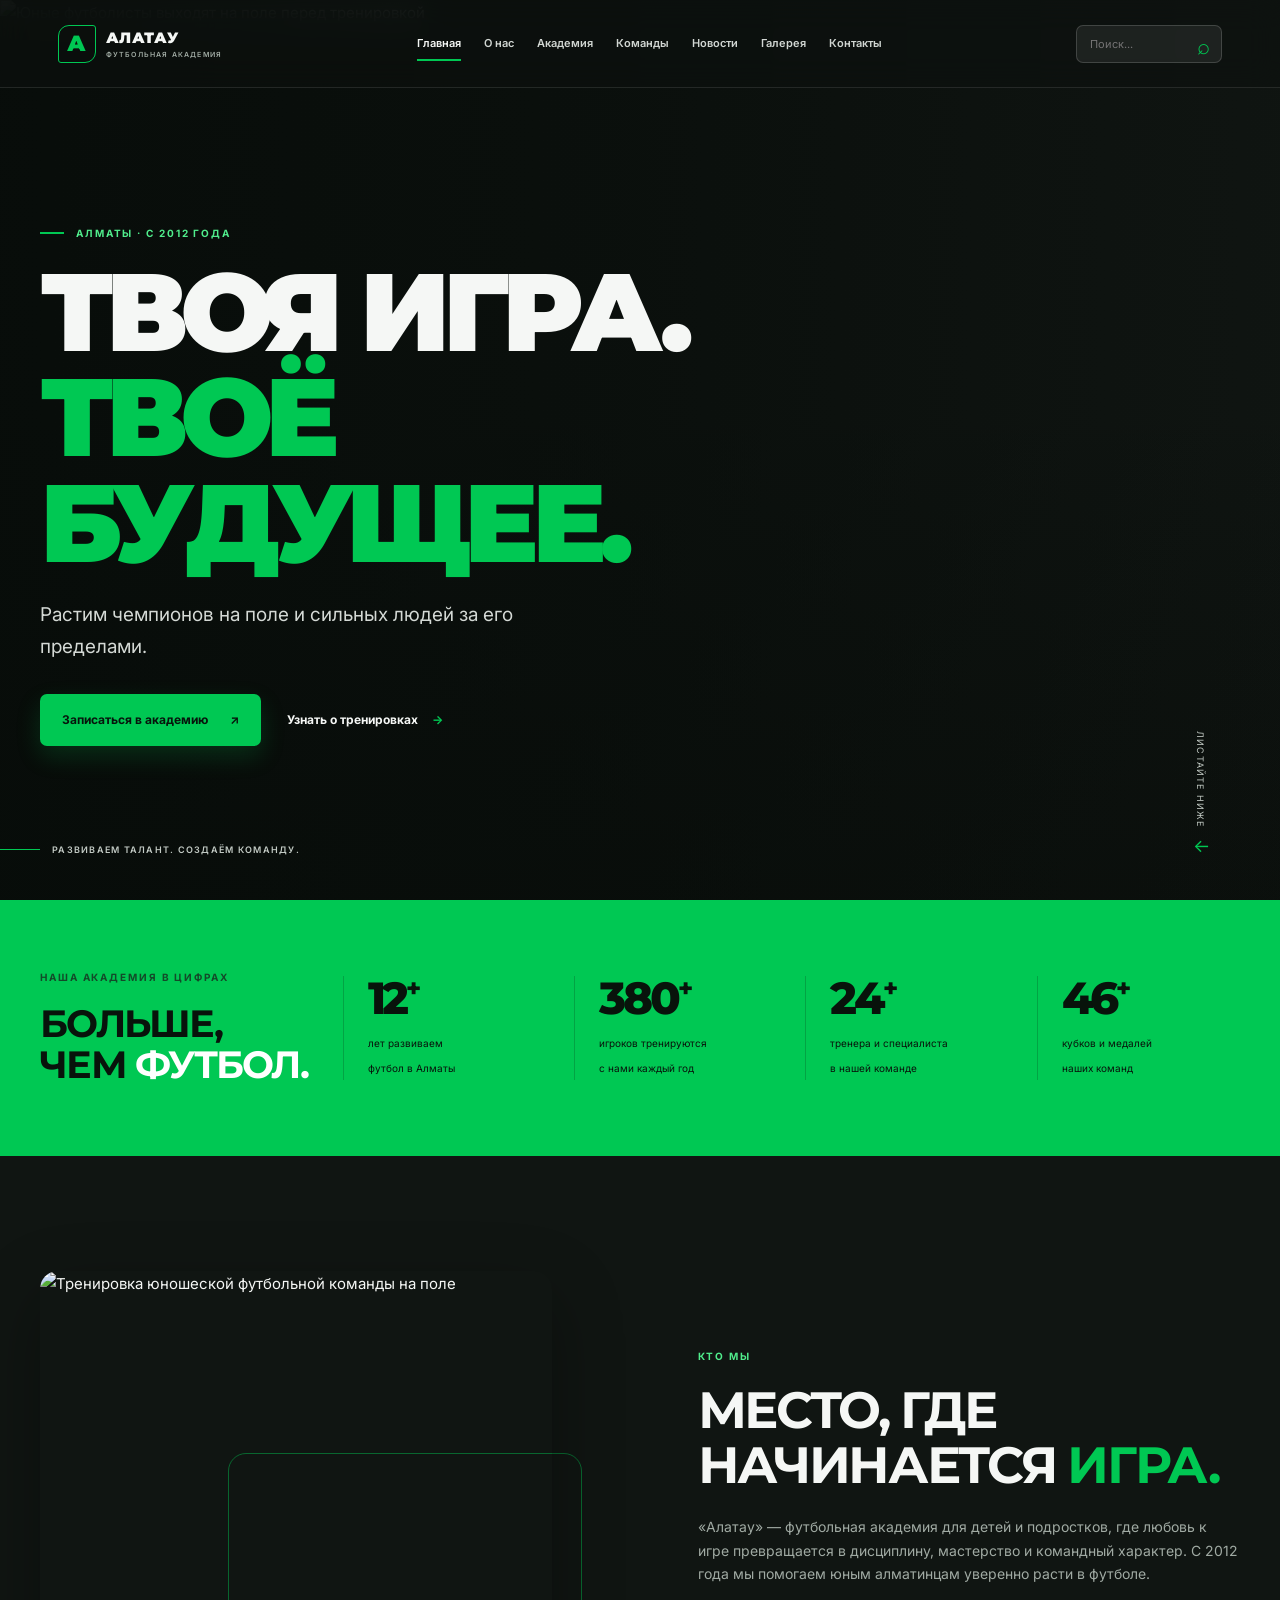
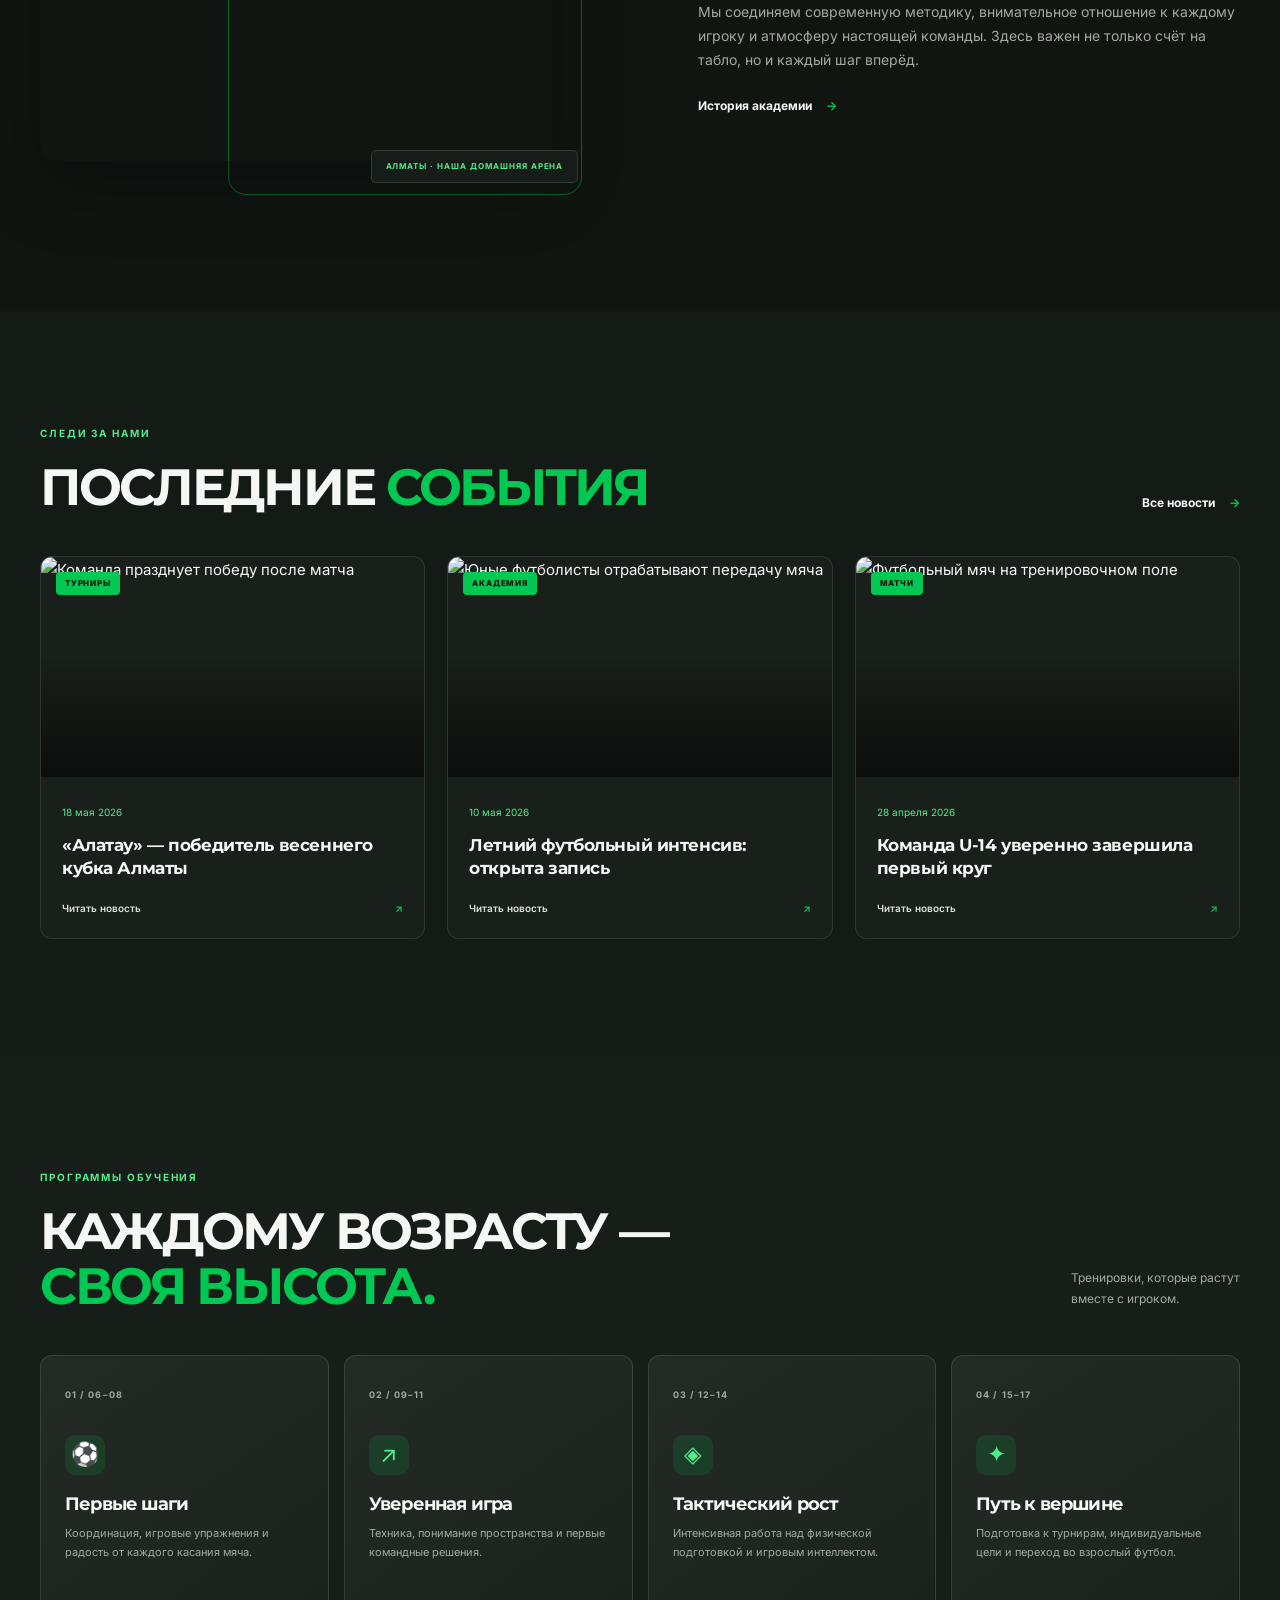
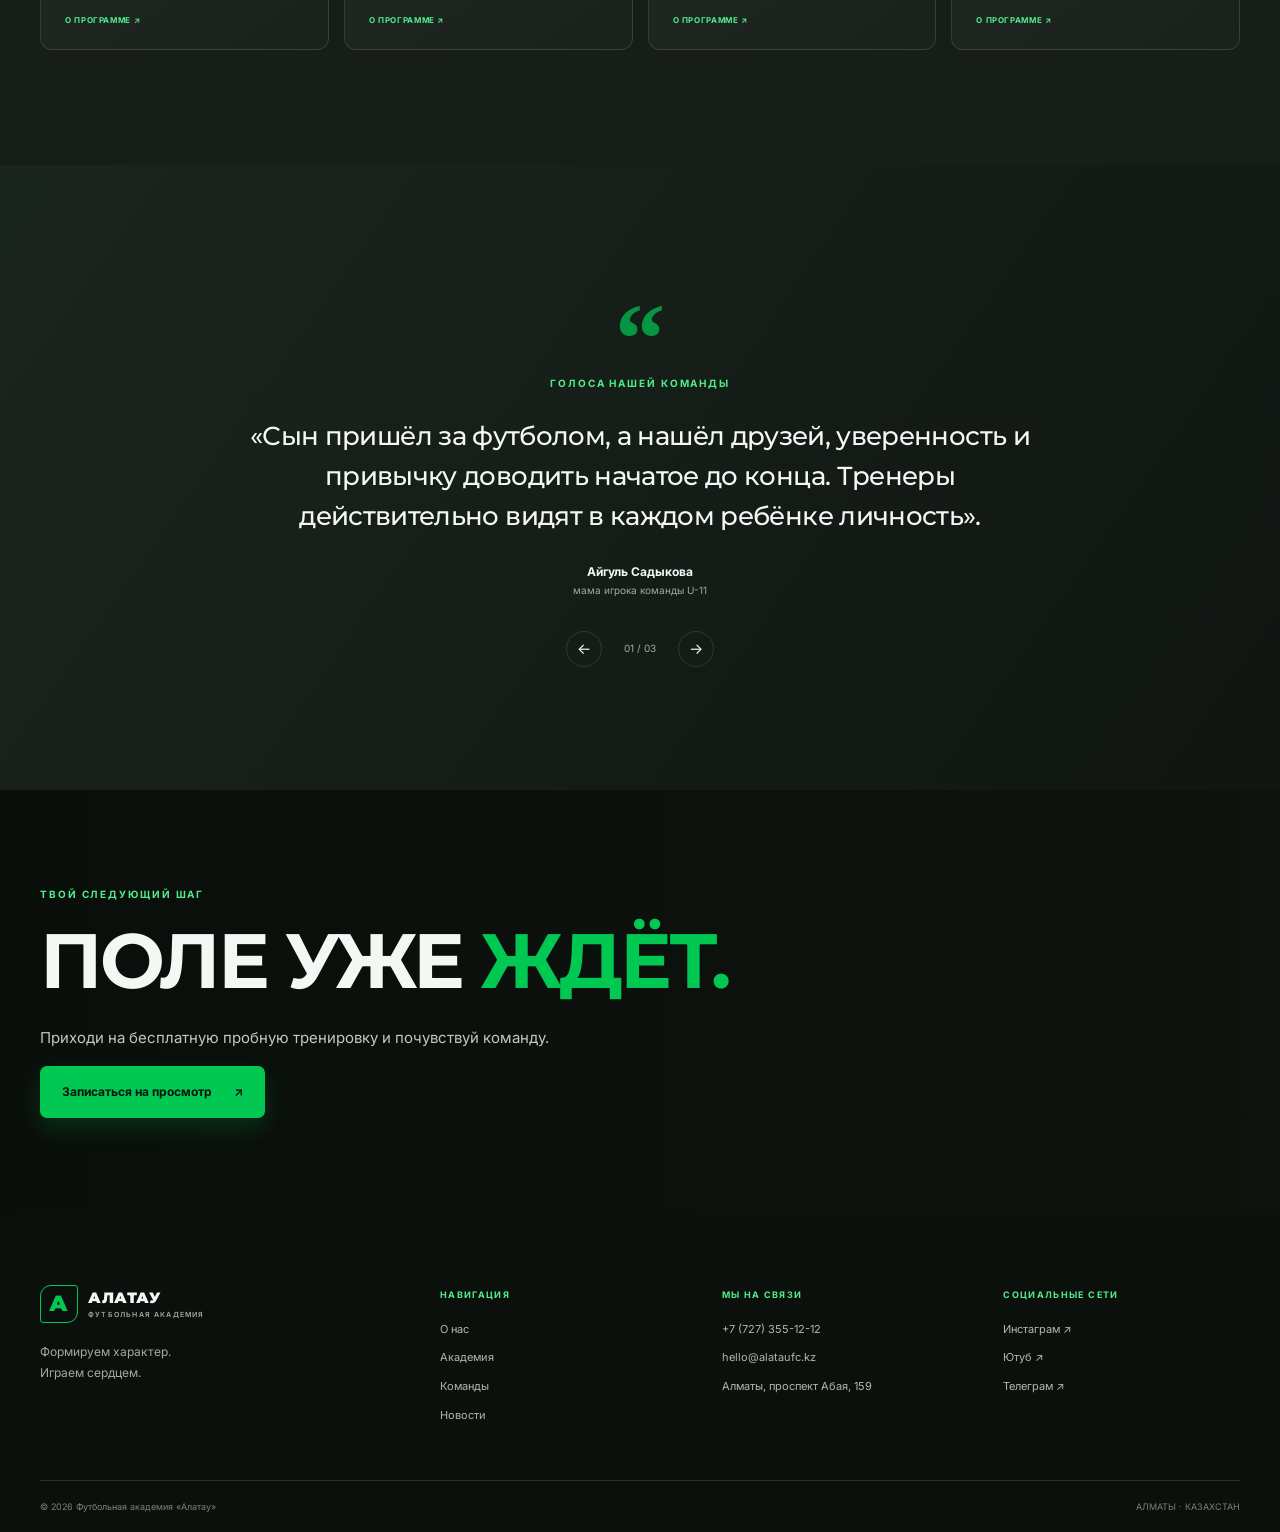
==== commit d1391ea3: "Отступ кнопки записи — 50 px" ====
--- a/Football-Site/index.html
+++ b/Football-Site/index.html
@@ -30,8 +30,8 @@
         <h1>ТВОЯ ИГРА.<br><em>ТВОЁ БУДУЩЕЕ.</em></h1>
         <p class="hero-lead">Растим чемпионов на поле и сильных людей за его пределами.</p>
         <div class="hero-actions"><a class="button button-green" href="contacts.html#request">Записаться в академию <span>↗</span></a><a class="text-link" href="academy.html">Узнать о тренировках <span>→</span></a></div>
-        <div class="hero-caption"><span class="caption-line"></span><span>РАЗВИВАЕМ ТАЛАНТ. СОЗДАЁМ КОМАНДУ.</span></div>
       </div>
+      <div class="hero-caption"><span class="caption-line"></span><span>РАЗВИВАЕМ ТАЛАНТ. СОЗДАЁМ КОМАНДУ.</span></div>
       <div class="hero-scroll">ЛИСТАЙТЕ НИЖЕ <span>↓</span></div>
     </section>
 
